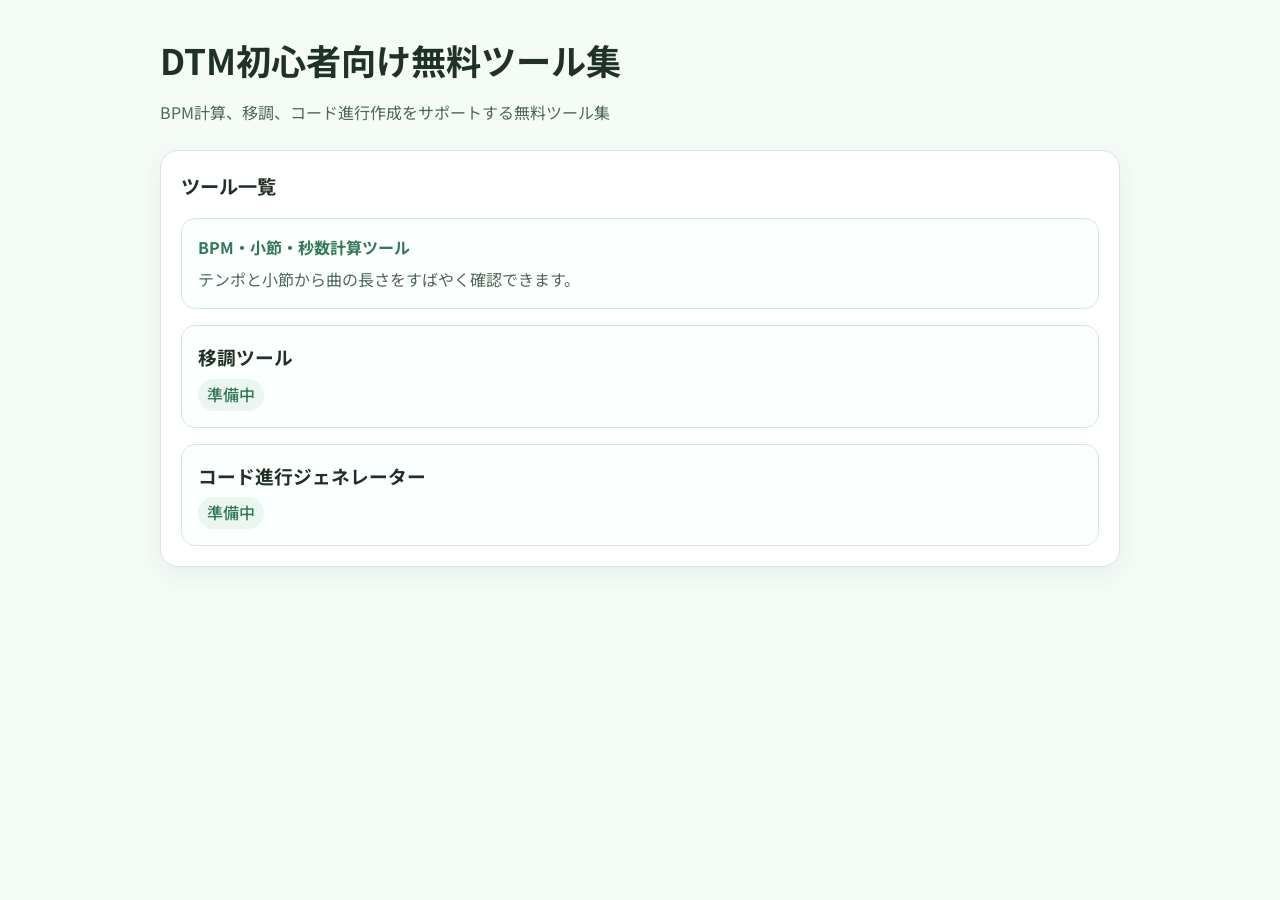
==== index.html @ 771e5424 "Create GitHub Pages-ready DTM tools prototype with BPM calculator" ====
<!DOCTYPE html>
<html lang="ja">
  <head>
    <meta charset="UTF-8" />
    <meta name="viewport" content="width=device-width, initial-scale=1.0" />
    <title>DTM初心者向け無料ツール集</title>
    <link rel="preconnect" href="https://fonts.googleapis.com" />
    <link rel="preconnect" href="https://fonts.gstatic.com" crossorigin />
    <link
      href="https://fonts.googleapis.com/css2?family=Noto+Sans+JP:wght@400;500;700&display=swap"
      rel="stylesheet"
    />
    <link rel="stylesheet" href="style.css" />
  </head>
  <body>
    <header class="site-header">
      <div class="container">
        <h1 class="site-title">DTM初心者向け無料ツール集</h1>
        <p class="site-description">
          BPM計算、移調、コード進行作成をサポートする無料ツール集
        </p>
      </div>
    </header>

    <main class="container">
      <section class="card" aria-labelledby="tool-list-heading">
        <h2 id="tool-list-heading">ツール一覧</h2>
        <ul class="tool-list">
          <li class="tool-item">
            <a class="tool-link" href="bpm-calculator.html">
              BPM・小節・秒数計算ツール
            </a>
            <p>テンポと小節から曲の長さをすばやく確認できます。</p>
          </li>
          <li class="tool-item is-soon">
            <h3>移調ツール</h3>
            <p><span class="soon-badge">準備中</span></p>
          </li>
          <li class="tool-item is-soon">
            <h3>コード進行ジェネレーター</h3>
            <p><span class="soon-badge">準備中</span></p>
          </li>
        </ul>
      </section>
    </main>
  </body>
</html>
---- style.css ----
:root {
  --bg: #f5fbf7;
  --card-bg: #ffffff;
  --text-main: #203127;
  --text-sub: #4d6759;
  --primary: #4ba57f;
  --primary-dark: #32795b;
  --border: #d6e8dc;
  --error: #c84141;
  --shadow: 0 8px 24px rgba(38, 109, 79, 0.08);
}

* {
  box-sizing: border-box;
}

body {
  margin: 0;
  font-family: "Noto Sans JP", system-ui, -apple-system, sans-serif;
  background: var(--bg);
  color: var(--text-main);
  line-height: 1.6;
}

.container {
  width: min(960px, 92%);
  margin: 0 auto;
}

.site-header {
  padding: 2rem 0 1.5rem;
}

.site-title {
  margin: 0;
  font-size: clamp(1.6rem, 3.2vw, 2.2rem);
}

.site-description {
  margin: 0.75rem 0 0;
  color: var(--text-sub);
}

.back-link {
  display: inline-block;
  margin-bottom: 0.75rem;
  color: var(--primary-dark);
  text-decoration: none;
  font-weight: 500;
}

.back-link:hover,
.back-link:focus-visible {
  text-decoration: underline;
}

.card {
  background: var(--card-bg);
  border: 1px solid var(--border);
  border-radius: 18px;
  box-shadow: var(--shadow);
  padding: 1.25rem;
  margin-bottom: 1rem;
}

h2 {
  margin-top: 0;
  margin-bottom: 1rem;
  font-size: 1.2rem;
}

.tool-list {
  list-style: none;
  margin: 0;
  padding: 0;
  display: grid;
  gap: 1rem;
}

.tool-item {
  border: 1px solid var(--border);
  border-radius: 14px;
  padding: 1rem;
  background: #fbfffd;
}

.tool-item h3 {
  margin: 0;
}

.tool-item p {
  margin: 0.4rem 0 0;
  color: var(--text-sub);
}

.tool-link {
  font-weight: 700;
  color: var(--primary-dark);
  text-decoration: none;
}

.tool-link:hover,
.tool-link:focus-visible {
  text-decoration: underline;
}

.soon-badge {
  display: inline-block;
  padding: 0.2rem 0.55rem;
  border-radius: 999px;
  background: #eaf6ef;
  color: var(--primary-dark);
  font-weight: 500;
}

.form-grid {
  display: grid;
  gap: 1rem;
  grid-template-columns: repeat(3, minmax(0, 1fr));
}

.form-group label {
  display: block;
  font-weight: 500;
  margin-bottom: 0.35rem;
}

.form-group input,
.form-group select {
  width: 100%;
  border: 1px solid #bdd7c8;
  border-radius: 10px;
  padding: 0.6rem 0.75rem;
  font-size: 1rem;
  font-family: inherit;
  color: var(--text-main);
  background: #fff;
}

.form-group input:focus,
.form-group select:focus,
.copy-button:focus,
.preset-button:focus {
  outline: 3px solid rgba(75, 165, 127, 0.3);
  outline-offset: 1px;
}

.preset-area {
  margin-top: 1rem;
}

.preset-title {
  margin: 0;
  font-weight: 500;
}

.preset-buttons {
  margin-top: 0.55rem;
  display: flex;
  flex-wrap: wrap;
  gap: 0.5rem;
}

.preset-button,
.copy-button {
  border: none;
  border-radius: 999px;
  padding: 0.5rem 0.9rem;
  font-size: 0.95rem;
  font-family: inherit;
  background: #e1f2e9;
  color: var(--primary-dark);
  cursor: pointer;
}

.copy-button {
  background: var(--primary);
  color: #fff;
}

.preset-button:hover,
.copy-button:hover {
  filter: brightness(0.97);
}

.error-message {
  min-height: 1.5em;
  margin: 0.75rem 0 0;
  color: var(--error);
  font-weight: 500;
}

.result-header {
  display: flex;
  justify-content: space-between;
  align-items: center;
  gap: 1rem;
}

.copy-status {
  min-height: 1.25rem;
  margin: 0 0 0.75rem;
  color: var(--text-sub);
}

.result-list {
  margin: 0;
  display: grid;
  grid-template-columns: 1fr;
  gap: 0.6rem;
}

.result-row {
  display: flex;
  justify-content: space-between;
  align-items: baseline;
  gap: 0.8rem;
  border: 1px solid var(--border);
  border-radius: 10px;
  padding: 0.7rem 0.8rem;
  background: #fcfffd;
}

.result-row dt {
  font-weight: 500;
}

.result-row dd {
  margin: 0;
  font-feature-settings: "tnum";
  text-align: right;
}

@media (max-width: 760px) {
  .site-header {
    padding-top: 1.4rem;
  }

  .form-grid {
    grid-template-columns: 1fr;
  }

  .result-row {
    flex-direction: column;
    align-items: flex-start;
    gap: 0.2rem;
  }

  .result-row dd {
    text-align: left;
  }

  .result-header {
    flex-direction: column;
    align-items: stretch;
  }

  .copy-button {
    width: 100%;
  }
}
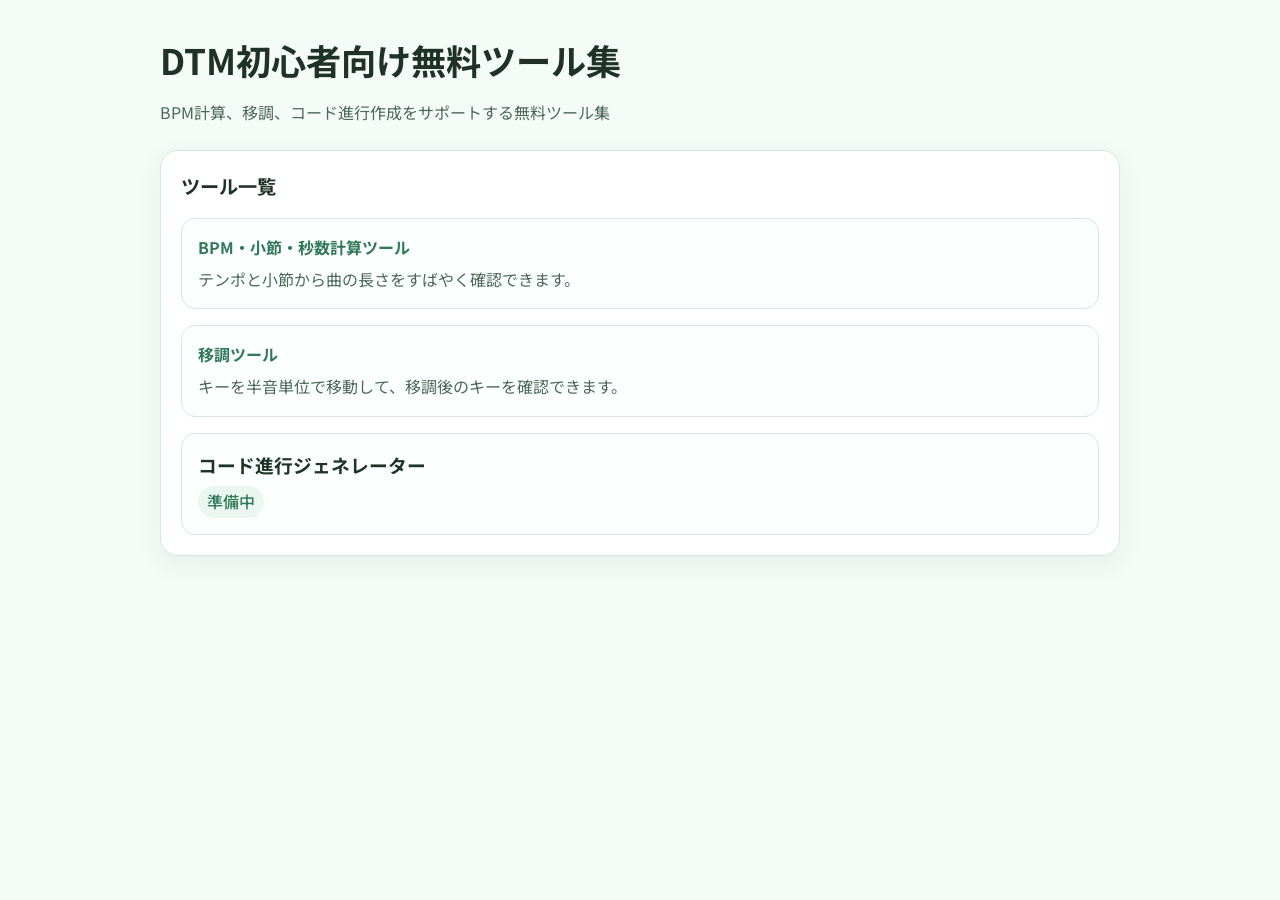
==== commit b9612ee8: "Add transpose tool page and integrate into tool index" ====
--- a/index.html
+++ b/index.html
@@ -32,9 +32,9 @@
             </a>
             <p>テンポと小節から曲の長さをすばやく確認できます。</p>
           </li>
-          <li class="tool-item is-soon">
-            <h3>移調ツール</h3>
-            <p><span class="soon-badge">準備中</span></p>
+          <li class="tool-item">
+            <a class="tool-link" href="transpose-tool.html">移調ツール</a>
+            <p>キーを半音単位で移動して、移調後のキーを確認できます。</p>
           </li>
           <li class="tool-item is-soon">
             <h3>コード進行ジェネレーター</h3>
--- a/style.css
+++ b/style.css
@@ -259,3 +259,12 @@
     width: 100%;
   }
 }
+
+.transpose-description {
+  margin-top: 0.9rem;
+  padding: 0.8rem 0.9rem;
+  border-radius: 10px;
+  border: 1px solid var(--border);
+  background: #f7fcf9;
+  color: var(--text-sub);
+}
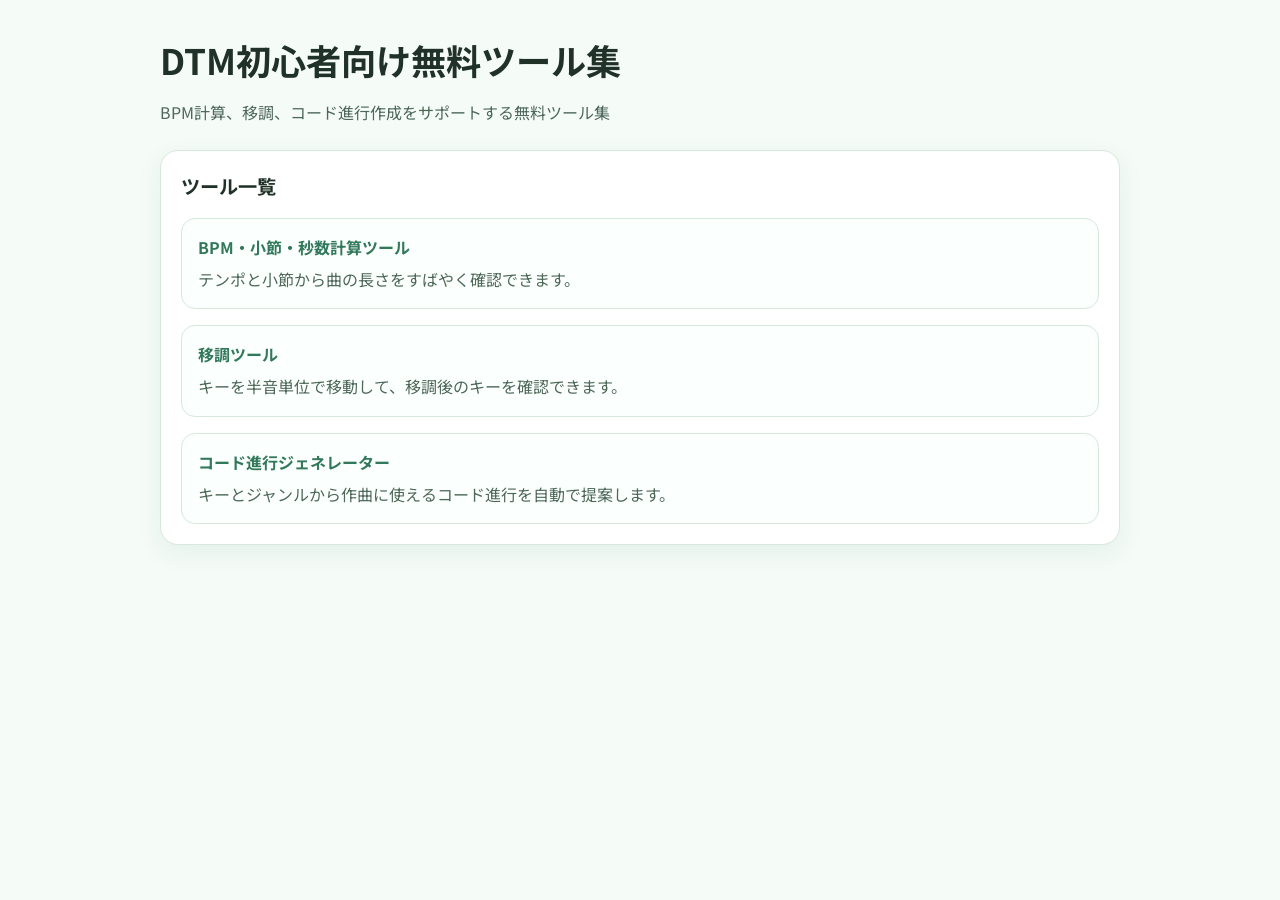
==== commit d15c7c2a: "Add chord progression generator tool page" ====
--- a/index.html
+++ b/index.html
@@ -36,9 +36,11 @@
             <a class="tool-link" href="transpose-tool.html">移調ツール</a>
             <p>キーを半音単位で移動して、移調後のキーを確認できます。</p>
           </li>
-          <li class="tool-item is-soon">
-            <h3>コード進行ジェネレーター</h3>
-            <p><span class="soon-badge">準備中</span></p>
+          <li class="tool-item">
+            <a class="tool-link" href="chord-progression-generator.html">
+              コード進行ジェネレーター
+            </a>
+            <p>キーとジャンルから作曲に使えるコード進行を自動で提案します。</p>
           </li>
         </ul>
       </section>
--- a/style.css
+++ b/style.css
@@ -268,3 +268,31 @@
   background: #f7fcf9;
   color: var(--text-sub);
 }
+
+.helper-text {
+  margin: 0 0 1rem;
+  color: var(--text-sub);
+}
+
+.generator-actions {
+  display: flex;
+  flex-wrap: wrap;
+  gap: 0.6rem;
+  margin-top: 0.75rem;
+}
+
+.generator-actions .copy-button,
+.generator-actions .preset-button {
+  min-width: 9rem;
+}
+
+@media (max-width: 760px) {
+  .generator-actions {
+    flex-direction: column;
+  }
+
+  .generator-actions .copy-button,
+  .generator-actions .preset-button {
+    width: 100%;
+  }
+}
